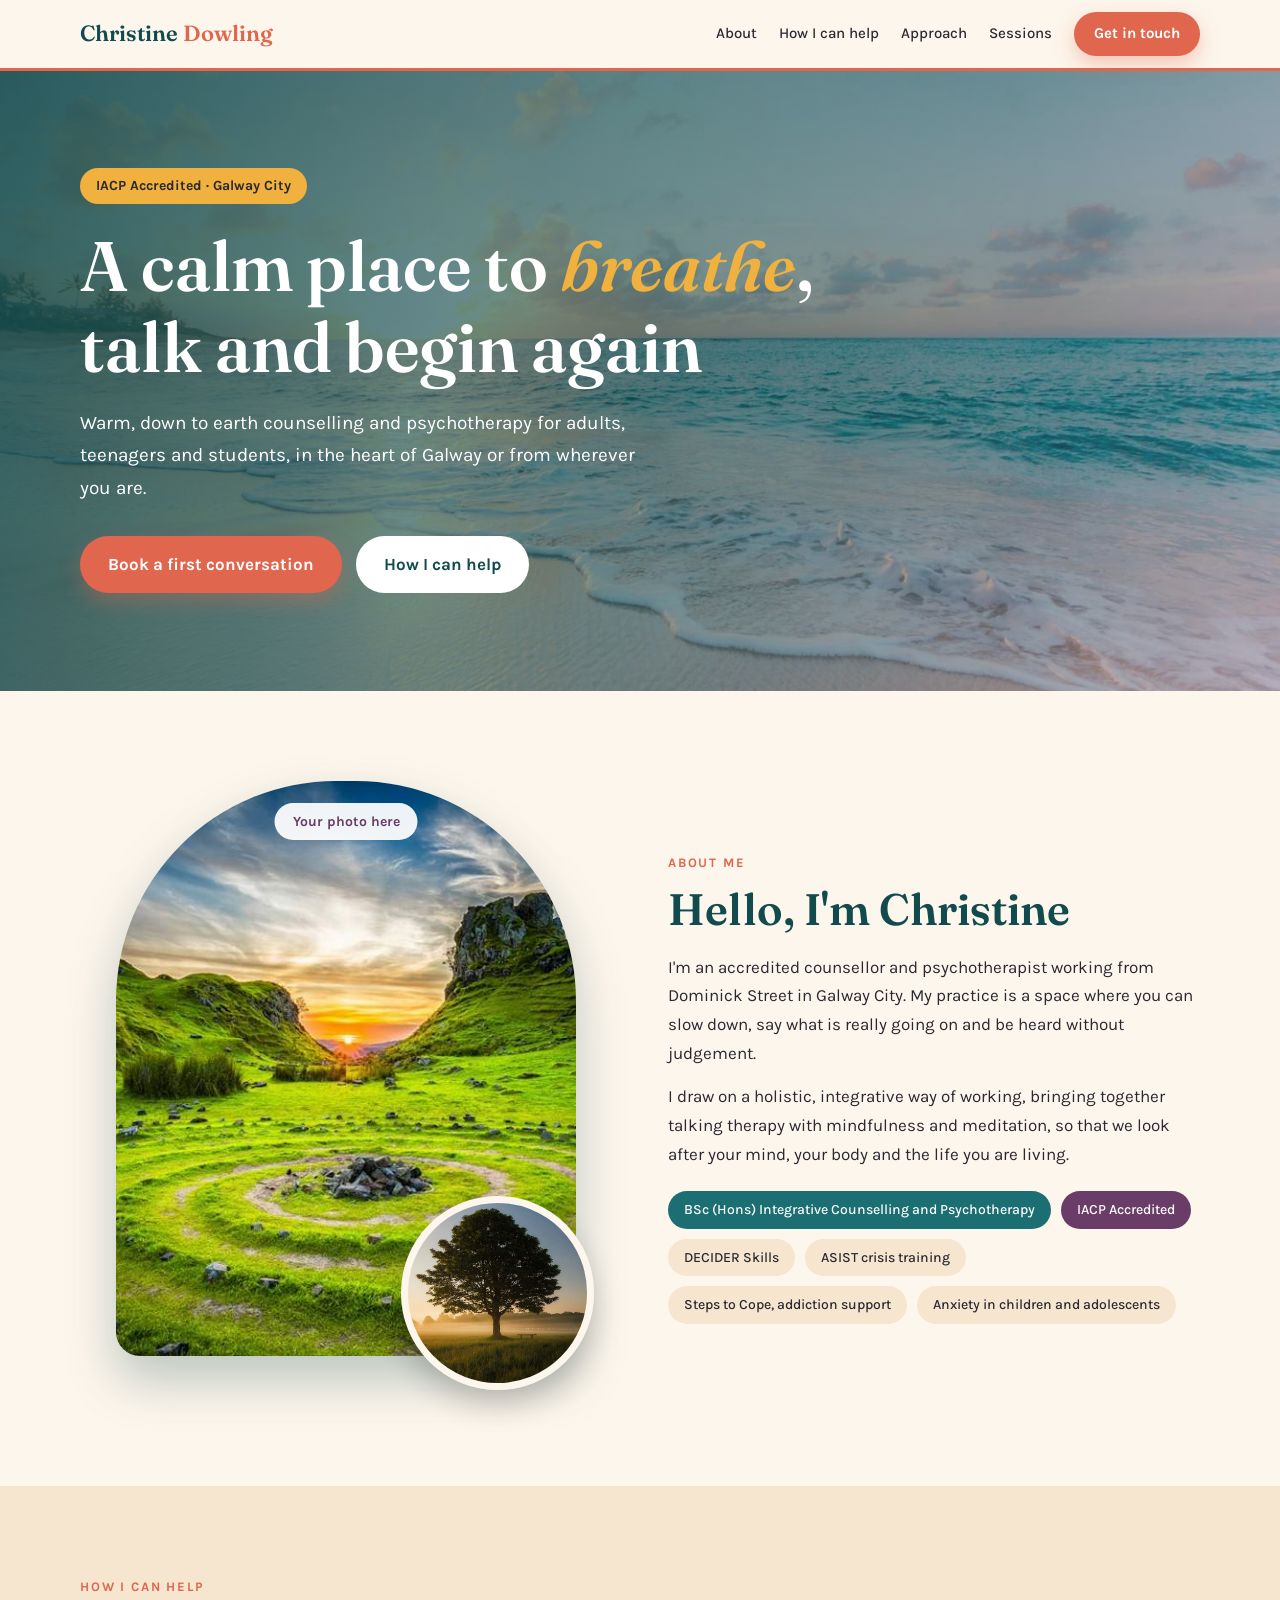
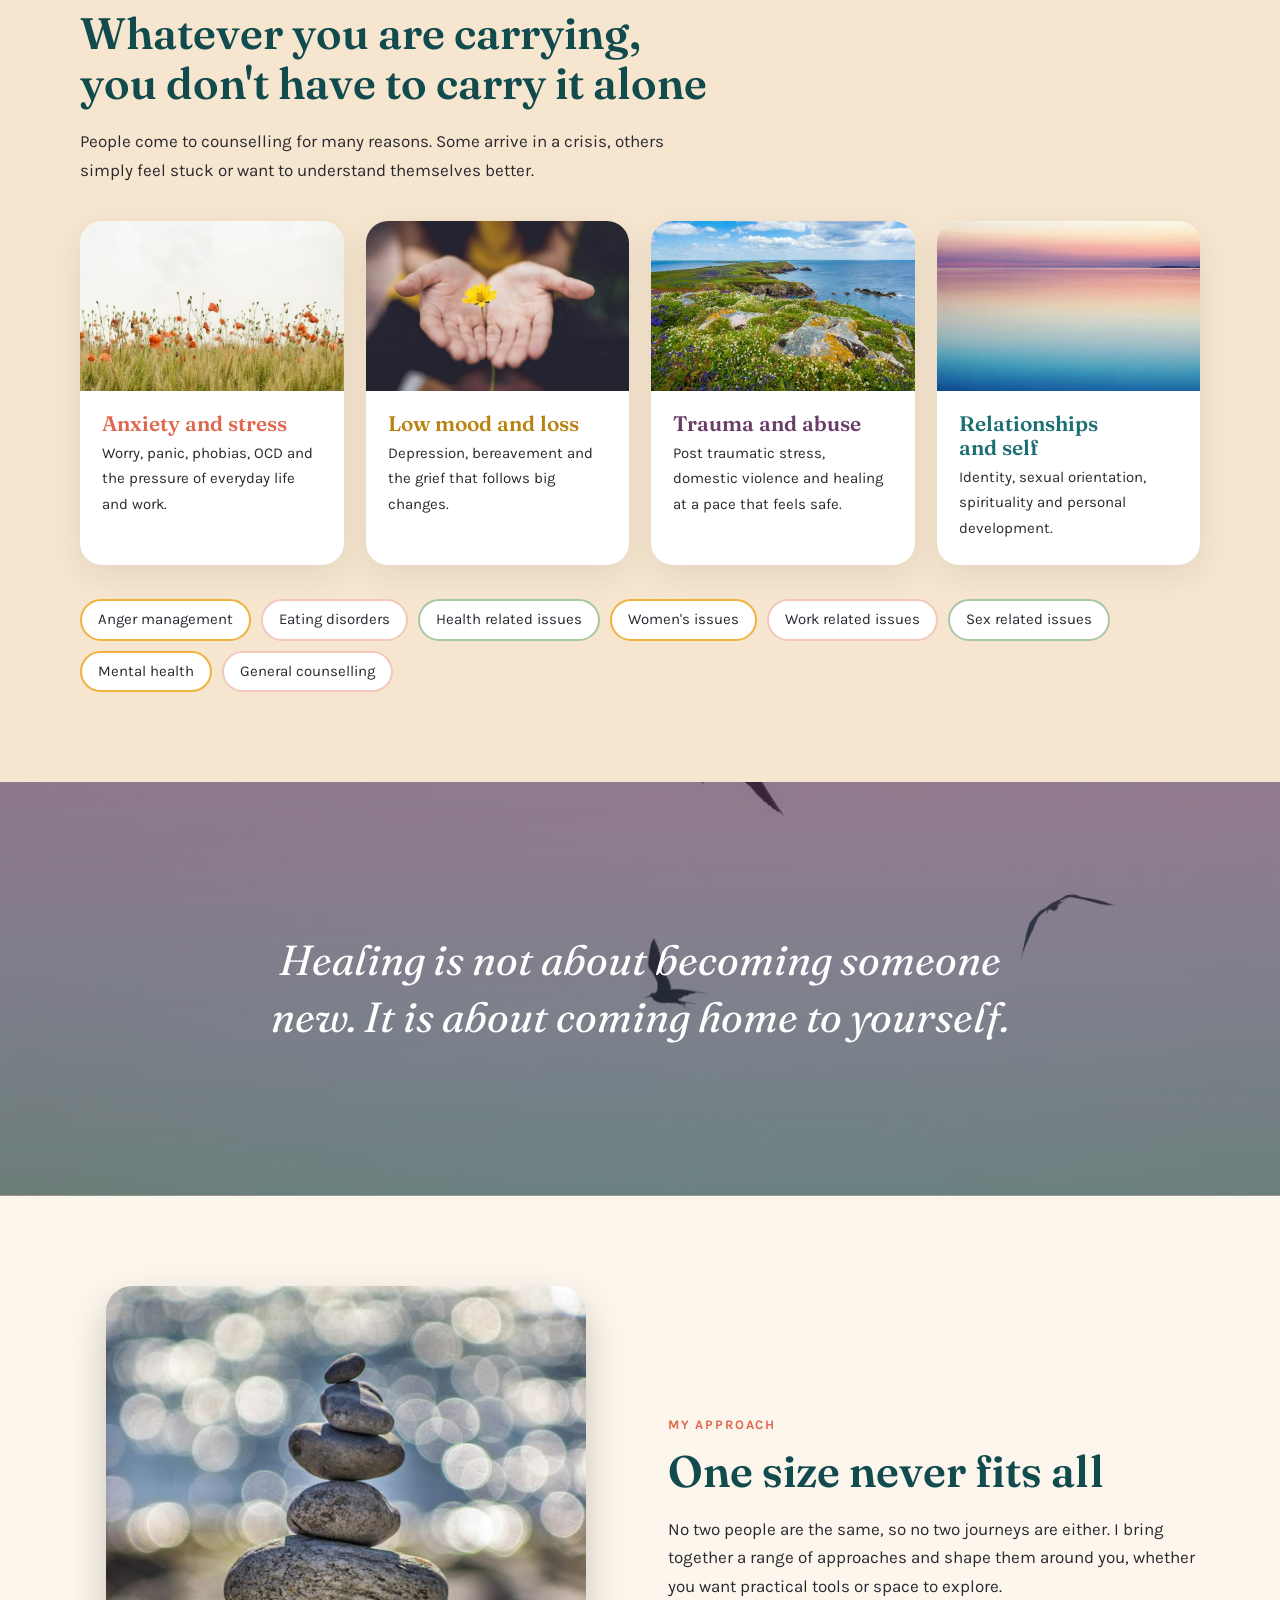
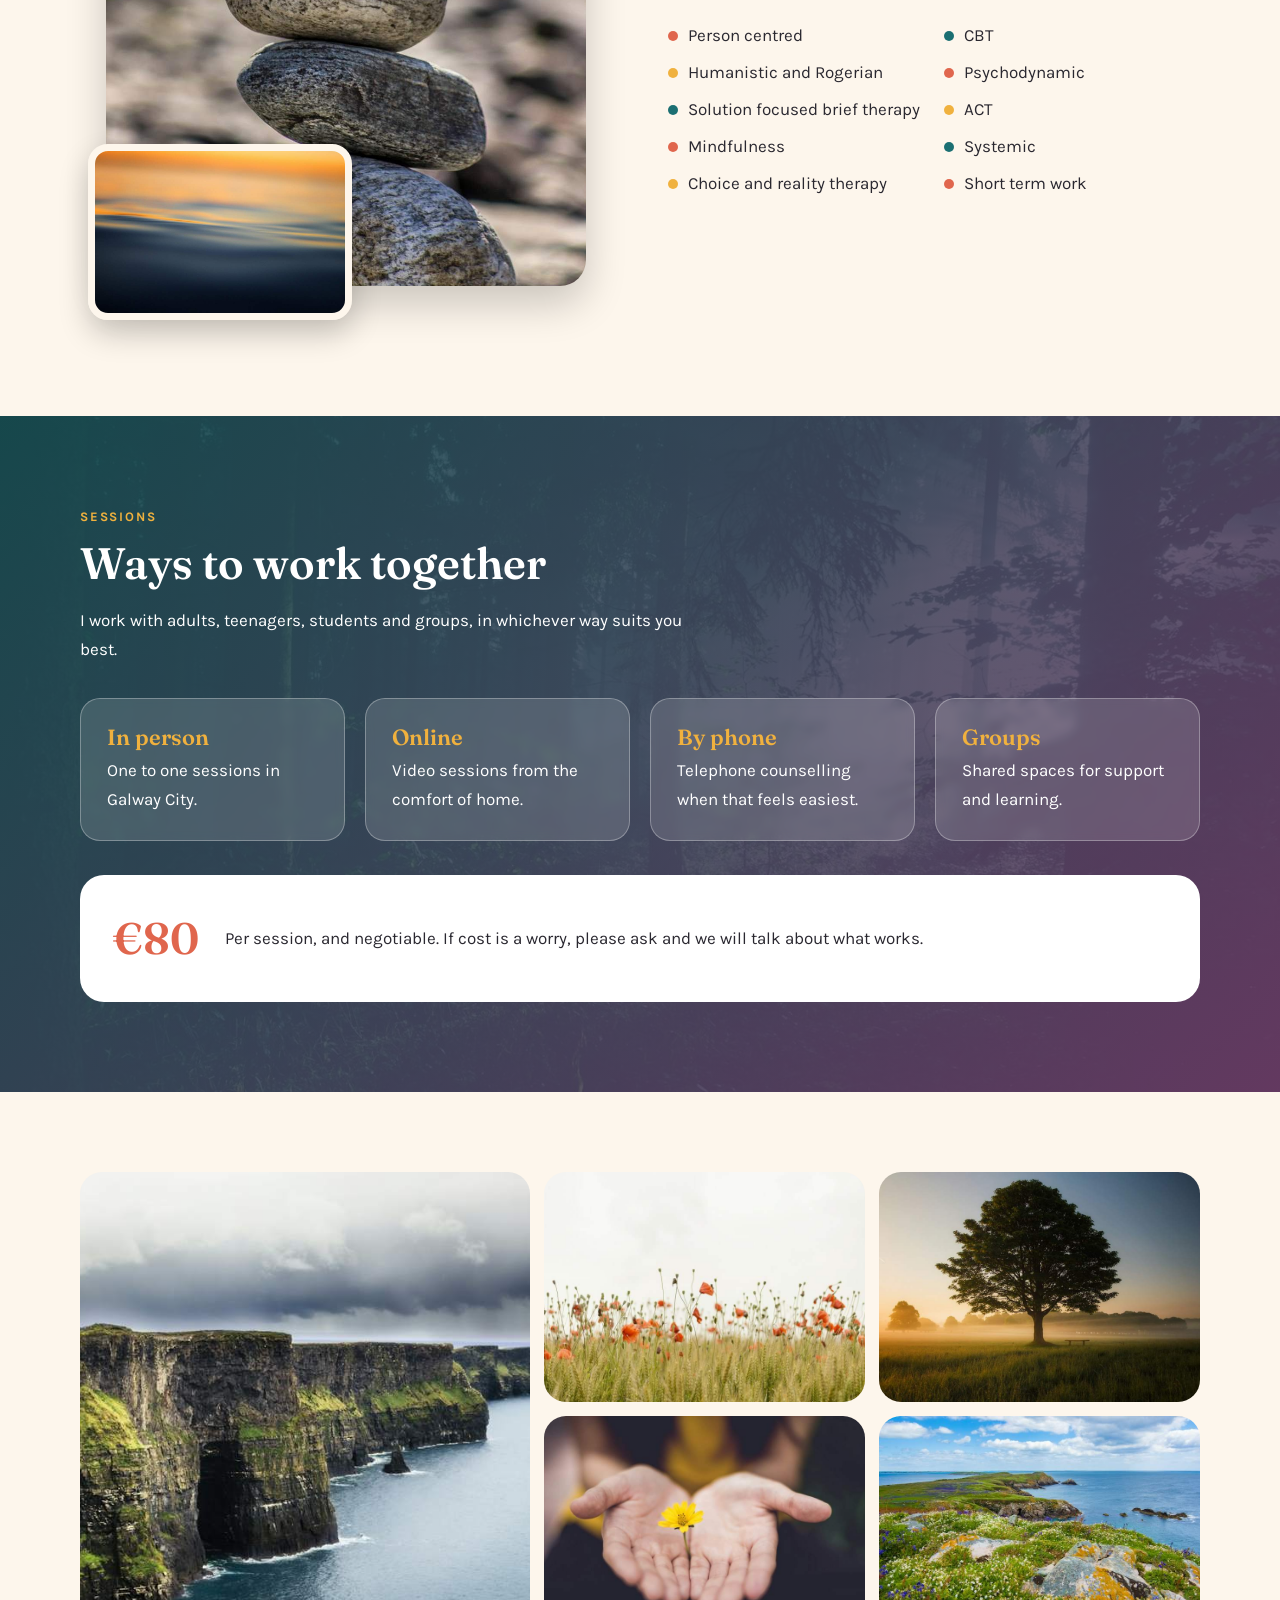
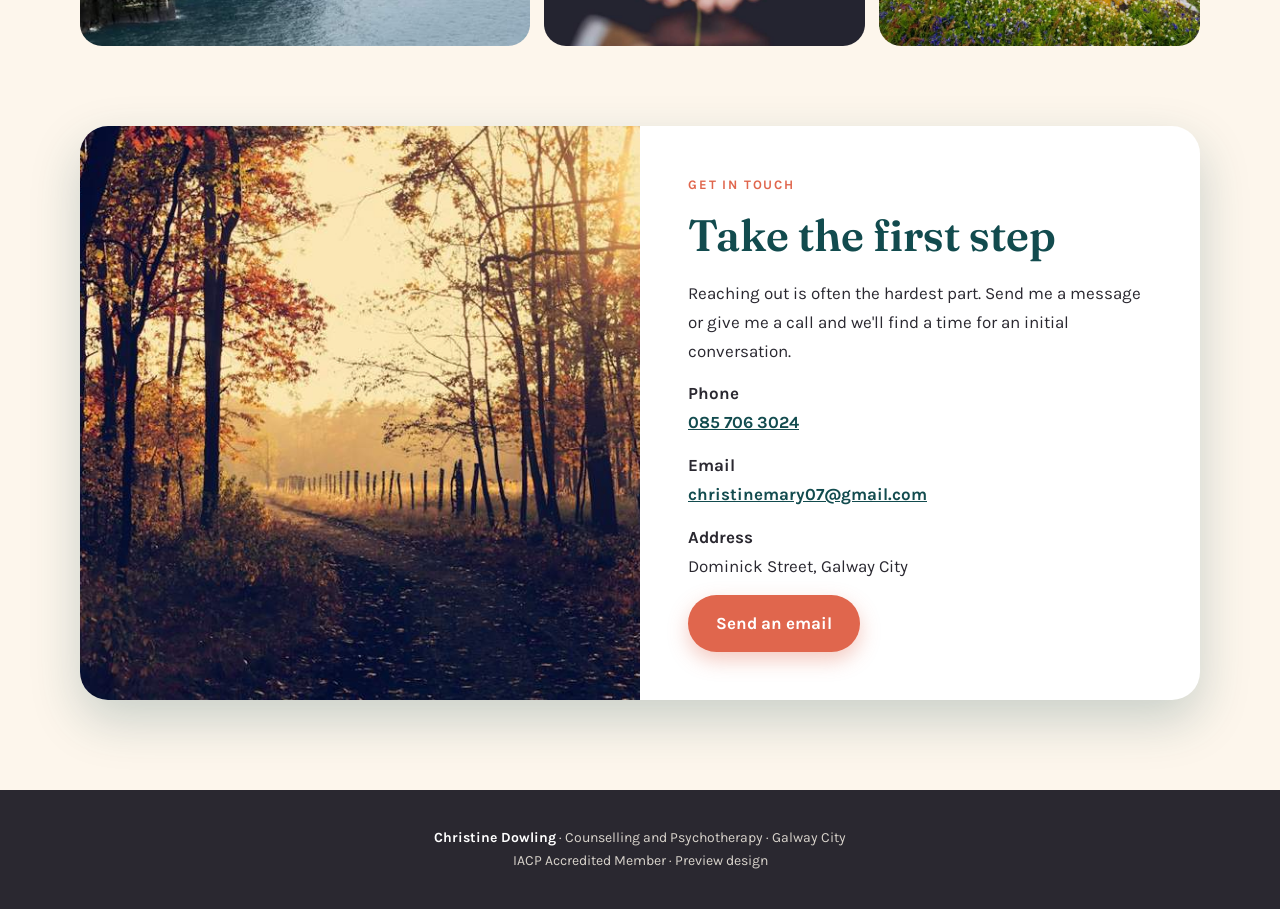
==== index.html @ 157122c5 "Christine Dowling preview site" ====
<!doctype html>
<html lang="en"><head>
<meta charset="utf-8">
<meta name="viewport" content="width=device-width, initial-scale=1">
<title>Christine Dowling Counselling</title>
<meta name="claude:viewport-fit-sides" content="cover">
<link rel="preconnect" href="https://fonts.googleapis.com">
<link rel="preconnect" href="https://fonts.gstatic.com" crossorigin>
<link href="https://fonts.googleapis.com/css2?family=Fraunces:ital,opsz,wght@0,9..144,500;0,9..144,600;1,9..144,400&family=Karla:wght@400;500;700&display=swap" rel="stylesheet">
<style>
/* Layout: full bleed photographic bands alternating with colour washes; arch portrait, tall stacked images, pill tags */
:root{
--teal:#1b6f72;--teal-d:#124b4e;--coral:#e0664d;--gold:#f0b13e;--plum:#6a3d68;--sage:#a9c6a2;--cream:#fdf6ec;--sand:#f6e6cf;--ink:#2a2830;--rose:#f3c7bd;
--i-hero:url(images/hero.jpg);
--i-band:url(images/birds_band.jpg);
--i-field:url(images/field.jpg);
--i-fog:url(images/fog.jpg);
--i-orange:url(images/orange.jpg);
--i-yellow:url(images/yellow.jpg);
--i-purple:url(images/purple.jpg);
--i-sea:url(images/sea.jpg);
--i-stones:url(images/stones.jpg);
--i-ripples:url(images/ripples.jpg);
--i-forest:url(images/forest.jpg);
--i-path:url(images/path.jpg);
--i-cliff:url(images/cliff.jpg);
color-scheme:light}
*{box-sizing:border-box;margin:0;padding:0}
html{scroll-behavior:smooth}
body{font-family:'Karla',system-ui,sans-serif;color:var(--ink);background:var(--cream);line-height:1.7;font-size:17px;padding-left:max(16px,env(safe-area-inset-left,0px));padding-right:max(16px,env(safe-area-inset-right,0px));padding-block:0}
h1,h2,h3{font-family:'Fraunces',Georgia,serif;font-weight:600;line-height:1.15;text-wrap:balance}
a{color:inherit}
.bleed{margin-left:calc(-1*max(16px,env(safe-area-inset-left,0px)));margin-right:calc(-1*max(16px,env(safe-area-inset-right,0px)));padding-left:max(16px,env(safe-area-inset-left,0px));padding-right:max(16px,env(safe-area-inset-right,0px))}
.wrap{max-width:1120px;margin:0 auto}
.im{background-size:cover;background-position:center;background-repeat:no-repeat}
header{position:sticky;top:env(safe-area-inset-top,0px);z-index:20;background:rgba(253,246,236,.95);backdrop-filter:blur(8px);border-bottom:3px solid var(--coral)}
.nav{display:flex;justify-content:space-between;align-items:center;gap:16px;padding-block:12px;max-width:1120px;margin:0 auto}
.logo{font-family:'Fraunces',serif;font-size:22px;font-weight:600;color:var(--teal-d);text-decoration:none}
.logo span{color:var(--coral)}
nav{display:flex;align-items:center;gap:22px}
nav a{text-decoration:none;font-weight:500;font-size:15px}
nav a:hover{color:var(--coral)}
.btn{display:inline-block;background:var(--coral);color:#fff;padding:14px 28px;border-radius:40px;text-decoration:none;font-weight:700;box-shadow:0 8px 20px rgba(224,102,77,.35);transition:.2s}
.btn:hover{transform:translateY(-2px);background:#cf5740}
.btn.alt{background:#fff;color:var(--teal-d);box-shadow:none}
.btn.sm{padding:9px 20px;font-size:15px;color:#fff}
.hero{min-height:620px;display:flex;align-items:center;color:#fff;background-image:linear-gradient(105deg,rgba(18,75,78,.86) 0%,rgba(18,75,78,.55) 45%,rgba(106,61,104,.25) 100%),var(--i-hero)}
.hero .wrap{padding-block:90px;width:100%}
.tag{display:inline-block;background:var(--gold);color:var(--ink);padding:6px 16px;border-radius:30px;font-weight:700;font-size:14px;margin-bottom:22px}
.hero h1{font-size:clamp(38px,6vw,70px);max-width:780px;margin-bottom:20px}
.hero h1 em{color:var(--gold);font-style:italic}
.hero p{max-width:560px;font-size:19px;margin-bottom:32px}
.cta{display:flex;flex-wrap:wrap;gap:14px}
section{padding-block:90px}
.kicker{color:var(--coral);font-weight:700;letter-spacing:.14em;text-transform:uppercase;font-size:13px;margin-bottom:10px}
h2{font-size:clamp(30px,4vw,44px);margin-bottom:18px;color:var(--teal-d)}
.grid2{display:grid;grid-template-columns:1fr 1fr;gap:56px;align-items:center}
.grid2>*{min-width:0}
.portrait{position:relative;max-width:460px;width:100%;margin:0 auto 40px}
.arch{aspect-ratio:4/5;border-radius:220px 220px 24px 24px;background-image:var(--i-field);box-shadow:0 24px 50px rgba(18,75,78,.28)}
.inset{position:absolute;right:-18px;bottom:-34px;width:42%;aspect-ratio:1;border-radius:50%;background-image:var(--i-fog);border:7px solid var(--cream);box-shadow:0 14px 30px rgba(0,0,0,.2)}
.ph{position:absolute;left:50%;top:22px;transform:translateX(-50%);background:rgba(255,255,255,.93);color:var(--plum);padding:7px 18px;border-radius:30px;font-weight:700;font-size:14px;white-space:nowrap}
.creds{display:flex;flex-wrap:wrap;gap:10px;margin-top:22px}
.chip{background:var(--sand);padding:7px 16px;border-radius:30px;font-size:14px;font-weight:500}
.chip.t{background:var(--teal);color:#fff}.chip.p{background:var(--plum);color:#fff}
.help{background:var(--sand)}
.cards{display:grid;grid-template-columns:repeat(auto-fit,minmax(230px,1fr));gap:22px;margin-top:36px}
.card{background:#fff;border-radius:22px;overflow:hidden;box-shadow:0 10px 30px rgba(42,40,48,.09);transition:.25s}
.card:hover{transform:translateY(-6px)}
.card .top{height:170px}
.card .b{padding:20px 22px 24px}
.card h3{font-size:21px;margin-bottom:6px}
.card:nth-child(1) h3{color:var(--coral)}.card:nth-child(2) h3{color:#b98311}.card:nth-child(3) h3{color:var(--plum)}.card:nth-child(4) h3{color:var(--teal)}
.card p{font-size:15px}
.tags{display:flex;flex-wrap:wrap;gap:10px;margin-top:34px}
.tags span{background:#fff;border:2px solid var(--rose);padding:6px 16px;border-radius:30px;font-size:15px}
.tags span:nth-child(3n){border-color:var(--sage)}.tags span:nth-child(3n+1){border-color:var(--gold)}
.band{padding-block:150px;color:#fff;text-align:center;background-image:linear-gradient(rgba(106,61,104,.55),rgba(18,75,78,.6)),var(--i-band)}
.band p{font-family:'Fraunces',serif;font-style:italic;font-size:clamp(26px,4vw,42px);max-width:780px;margin:0 auto;line-height:1.35;text-wrap:balance}
.stack{position:relative;max-width:480px;width:100%;margin:0 auto 40px}
.tall{aspect-ratio:4/5;border-radius:26px;background-image:var(--i-stones);box-shadow:0 18px 40px rgba(0,0,0,.2)}
.small{position:absolute;left:-18px;bottom:-34px;width:55%;aspect-ratio:3/2;border-radius:20px;background-image:var(--i-ripples);border:7px solid var(--cream);box-shadow:0 14px 30px rgba(0,0,0,.2)}
.mods{display:grid;grid-template-columns:1fr 1fr;gap:8px 20px;margin-top:20px;list-style:none}
.mods li::before{content:"";display:inline-block;width:10px;height:10px;border-radius:50%;background:var(--coral);margin-right:10px}
.mods li:nth-child(3n+2)::before{background:var(--teal)}.mods li:nth-child(3n)::before{background:var(--gold)}
.how{color:#fff;background-image:linear-gradient(135deg,rgba(18,75,78,.9),rgba(106,61,104,.86)),var(--i-forest)}
.how h2{color:#fff}
.formats{display:grid;grid-template-columns:repeat(auto-fit,minmax(200px,1fr));gap:20px;margin-top:34px}
.formats div{background:rgba(255,255,255,.14);border:1px solid rgba(255,255,255,.3);border-radius:20px;padding:26px;backdrop-filter:blur(4px)}
.formats h3{font-size:22px;color:var(--gold);margin-bottom:6px}
.fee{display:flex;gap:26px;flex-wrap:wrap;align-items:center;margin-top:34px;background:#fff;color:var(--ink);border-radius:24px;padding:26px 32px}
.fee strong{font-family:'Fraunces',serif;font-size:44px;color:var(--coral);font-weight:600}
.fee p{flex:1;min-width:200px}
.mosaic{display:grid;grid-template-columns:1.4fr 1fr 1fr;grid-template-rows:230px 230px;gap:14px}
.mosaic div{border-radius:22px}
.mosaic .m1{grid-row:span 2;background-image:var(--i-cliff)}
.mosaic .m2{background-image:var(--i-orange)}
.mosaic .m3{background-image:var(--i-fog)}
.mosaic .m4{background-image:var(--i-yellow)}
.mosaic .m5{background-image:var(--i-purple)}
.gal{padding-block:80px}
.contact{display:grid;grid-template-columns:1fr 1fr;border-radius:28px;overflow:hidden;box-shadow:0 20px 50px rgba(18,75,78,.22);background:#fff}
.contact>*{min-width:0}
.contact .img{min-height:420px;background-image:var(--i-path)}
.contact .info{padding:48px}
.contact .info p{margin-bottom:14px;overflow-wrap:anywhere}
.contact .info a:not(.btn){color:var(--teal-d);font-weight:700}
footer{color:#d9d4cc;text-align:center;padding-block:36px;font-size:14px;background:var(--ink)}
footer b{color:#fff}
@media(max-width:820px){.grid2,.contact{grid-template-columns:1fr}nav a:not(.btn){display:none}.mods{grid-template-columns:1fr}.mosaic{grid-template-columns:1fr 1fr;grid-template-rows:200px 160px 160px}.mosaic .m1{grid-column:span 2;grid-row:auto}section{padding-block:64px}.contact .img{min-height:260px}.contact .info{padding:30px 22px}.inset,.small{right:-6px;left:auto}.small{left:-6px;right:auto}}
@media(prefers-reduced-motion:reduce){*{transition:none!important;scroll-behavior:auto!important}}
</style>

</head><body>
<header class="bleed"><div class="nav"><a class="logo" href="#top">Christine <span>Dowling</span></a><nav><a href="#about">About</a><a href="#help">How I can help</a><a href="#approach">Approach</a><a href="#sessions">Sessions</a><a class="btn sm" href="#contact">Get in touch</a></nav></div></header>

<div id="top" class="hero im bleed"><div class="wrap">
<span class="tag">IACP Accredited · Galway City</span>
<h1>A calm place to <em>breathe</em>, talk and begin again</h1>
<p>Warm, down to earth counselling and psychotherapy for adults, teenagers and students, in the heart of Galway or from wherever you are.</p>
<div class="cta"><a class="btn" href="#contact">Book a first conversation</a><a class="btn alt" href="#help">How I can help</a></div>
</div></div>

<section id="about"><div class="wrap grid2">
<div class="portrait"><div class="arch im" role="img" aria-label="Green field at sunset"></div><span class="ph">Your photo here</span><div class="inset im" role="img" aria-label="Lone tree in fog"></div></div>
<div>
<p class="kicker">About me</p>
<h2>Hello, I'm Christine</h2>
<p>I'm an accredited counsellor and psychotherapist working from Dominick Street in Galway City. My practice is a space where you can slow down, say what is really going on and be heard without judgement.</p>
<p style="margin-top:14px">I draw on a holistic, integrative way of working, bringing together talking therapy with mindfulness and meditation, so that we look after your mind, your body and the life you are living.</p>
<div class="creds"><span class="chip t">BSc (Hons) Integrative Counselling and Psychotherapy</span><span class="chip p">IACP Accredited</span><span class="chip">DECIDER Skills</span><span class="chip">ASIST crisis training</span><span class="chip">Steps to Cope, addiction support</span><span class="chip">Anxiety in children and adolescents</span></div>
</div></div></section>

<section class="help bleed" id="help"><div class="wrap">
<p class="kicker">How I can help</p>
<h2>Whatever you are carrying, you don't have to carry it alone</h2>
<p style="max-width:640px">People come to counselling for many reasons. Some arrive in a crisis, others simply feel stuck or want to understand themselves better.</p>
<div class="cards">
<div class="card"><div class="top im" style="background-image:var(--i-orange)" role="img" aria-label="Orange flowers"></div><div class="b"><h3>Anxiety and stress</h3><p>Worry, panic, phobias, OCD and the pressure of everyday life and work.</p></div></div>
<div class="card"><div class="top im" style="background-image:var(--i-yellow)" role="img" aria-label="Hands holding yellow flowers"></div><div class="b"><h3>Low mood and loss</h3><p>Depression, bereavement and the grief that follows big changes.</p></div></div>
<div class="card"><div class="top im" style="background-image:var(--i-purple)" role="img" aria-label="Wildflowers beside the sea"></div><div class="b"><h3>Trauma and abuse</h3><p>Post traumatic stress, domestic violence and healing at a pace that feels safe.</p></div></div>
<div class="card"><div class="top im" style="background-image:var(--i-sea)" role="img" aria-label="Blue and pink sea"></div><div class="b"><h3>Relationships and self</h3><p>Identity, sexual orientation, spirituality and personal development.</p></div></div>
</div>
<div class="tags"><span>Anger management</span><span>Eating disorders</span><span>Health related issues</span><span>Women's issues</span><span>Work related issues</span><span>Sex related issues</span><span>Mental health</span><span>General counselling</span></div>
</div></section>

<div class="band im bleed"><div class="wrap"><p>Healing is not about becoming someone new. It is about coming home to yourself.</p></div></div>

<section id="approach"><div class="wrap grid2">
<div class="stack"><div class="tall im" role="img" aria-label="Balanced stones"></div><div class="small im" role="img" aria-label="Ripples on dark water"></div></div>
<div>
<p class="kicker">My approach</p>
<h2>One size never fits all</h2>
<p>No two people are the same, so no two journeys are either. I bring together a range of approaches and shape them around you, whether you want practical tools or space to explore.</p>
<ul class="mods"><li>Person centred</li><li>CBT</li><li>Humanistic and Rogerian</li><li>Psychodynamic</li><li>Solution focused brief therapy</li><li>ACT</li><li>Mindfulness</li><li>Systemic</li><li>Choice and reality therapy</li><li>Short term work</li></ul>
</div></div></section>

<section class="how im bleed" id="sessions"><div class="wrap">
<p class="kicker" style="color:var(--gold)">Sessions</p>
<h2>Ways to work together</h2>
<p style="max-width:620px">I work with adults, teenagers, students and groups, in whichever way suits you best.</p>
<div class="formats">
<div><h3>In person</h3><p>One to one sessions in Galway City.</p></div>
<div><h3>Online</h3><p>Video sessions from the comfort of home.</p></div>
<div><h3>By phone</h3><p>Telephone counselling when that feels easiest.</p></div>
<div><h3>Groups</h3><p>Shared spaces for support and learning.</p></div>
</div>
<div class="fee"><strong>€80</strong><p>Per session, and negotiable. If cost is a worry, please ask and we will talk about what works.</p></div>
</div></section>

<section class="gal"><div class="wrap"><div class="mosaic">
<div class="m1 im" role="img" aria-label="Sea and cliff"></div><div class="m2 im" role="img" aria-label="Orange flowers"></div><div class="m3 im" role="img" aria-label="Lone tree in fog"></div><div class="m4 im" role="img" aria-label="Yellow flowers"></div><div class="m5 im" role="img" aria-label="Wildflowers by the sea"></div>
</div></div></section>

<section id="contact" style="padding-top:0"><div class="wrap">
<div class="contact"><div class="img im" role="img" aria-label="Path between trees at golden hour"></div><div class="info">
<p class="kicker">Get in touch</p>
<h2>Take the first step</h2>
<p>Reaching out is often the hardest part. Send me a message or give me a call and we'll find a time for an initial conversation.</p>
<p><b>Phone</b><br><a href="tel:+353857063024">085 706 3024</a></p>
<p><b>Email</b><br><a href="mailto:christinemary07@gmail.com">christinemary07@gmail.com</a></p>
<p><b>Address</b><br>Dominick Street, Galway City</p>
<a class="btn" href="mailto:christinemary07@gmail.com">Send an email</a>
</div></div></div></section>

<footer class="bleed"><b>Christine Dowling</b> · Counselling and Psychotherapy · Galway City<br>IACP Accredited Member · Preview design</footer>

</body></html>
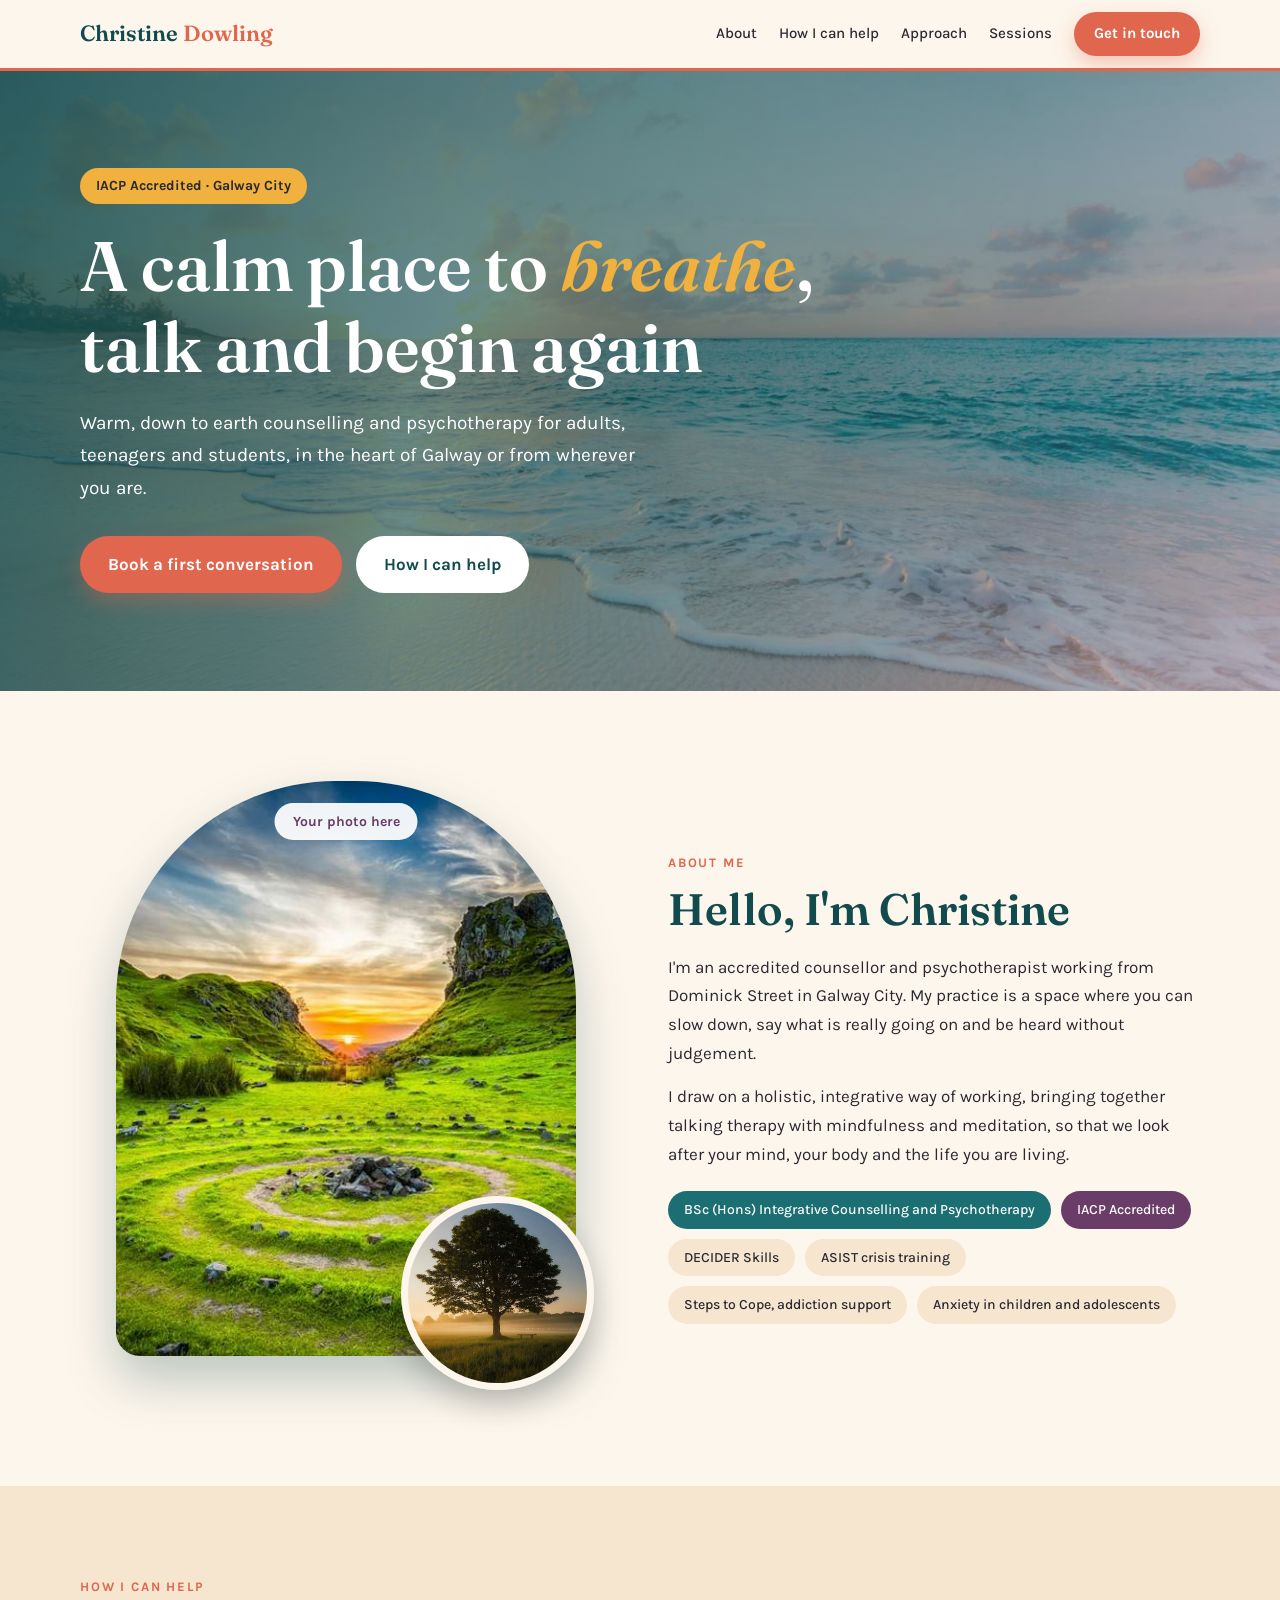
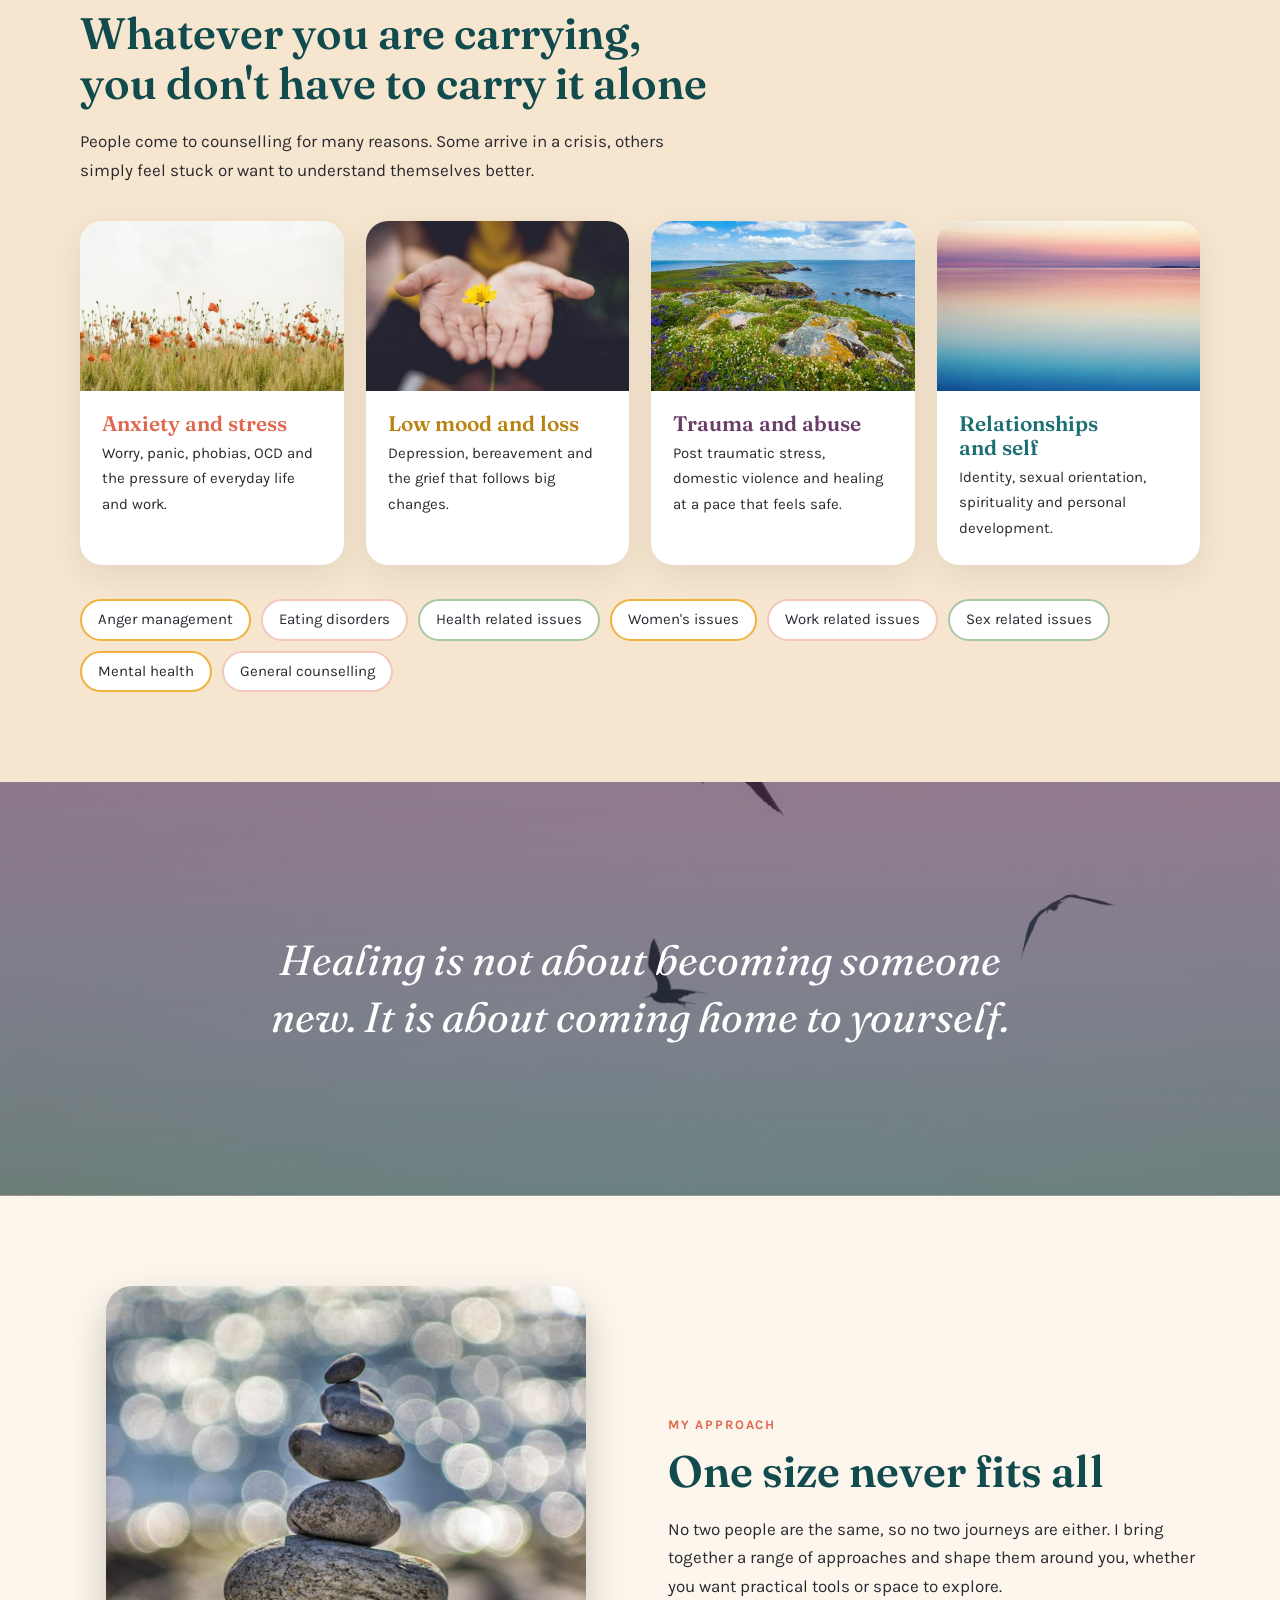
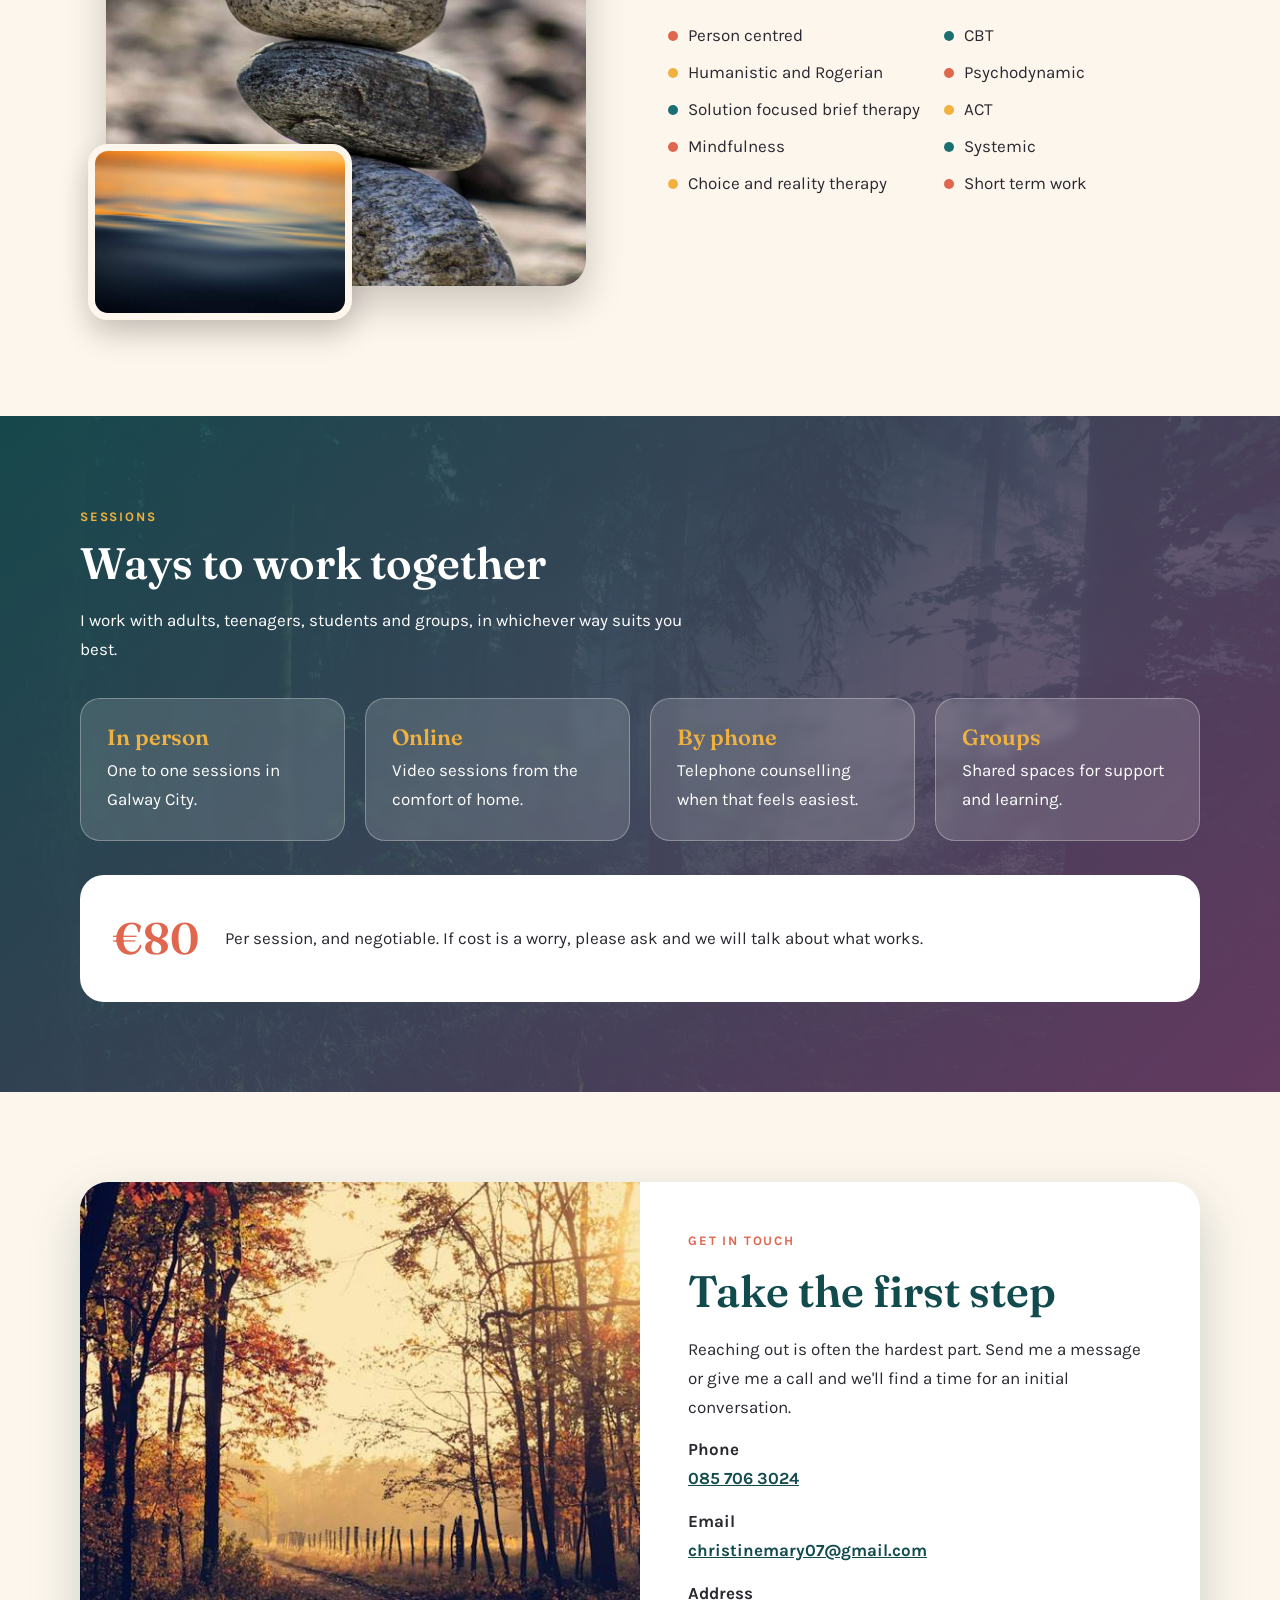
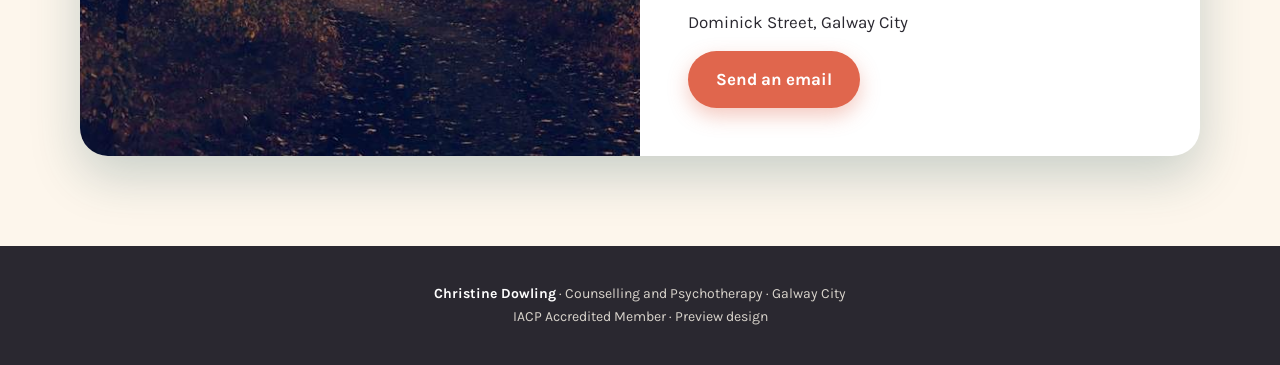
==== commit 7a364143: "Remove gallery strip under pricing" ====
--- a/index.html
+++ b/index.html
@@ -168,11 +168,7 @@
 <div class="fee"><strong>€80</strong><p>Per session, and negotiable. If cost is a worry, please ask and we will talk about what works.</p></div>
 </div></section>
 
-<section class="gal"><div class="wrap"><div class="mosaic">
-<div class="m1 im" role="img" aria-label="Sea and cliff"></div><div class="m2 im" role="img" aria-label="Orange flowers"></div><div class="m3 im" role="img" aria-label="Lone tree in fog"></div><div class="m4 im" role="img" aria-label="Yellow flowers"></div><div class="m5 im" role="img" aria-label="Wildflowers by the sea"></div>
-</div></div></section>
-
-<section id="contact" style="padding-top:0"><div class="wrap">
+<section id="contact"><div class="wrap">
 <div class="contact"><div class="img im" role="img" aria-label="Path between trees at golden hour"></div><div class="info">
 <p class="kicker">Get in touch</p>
 <h2>Take the first step</h2>
